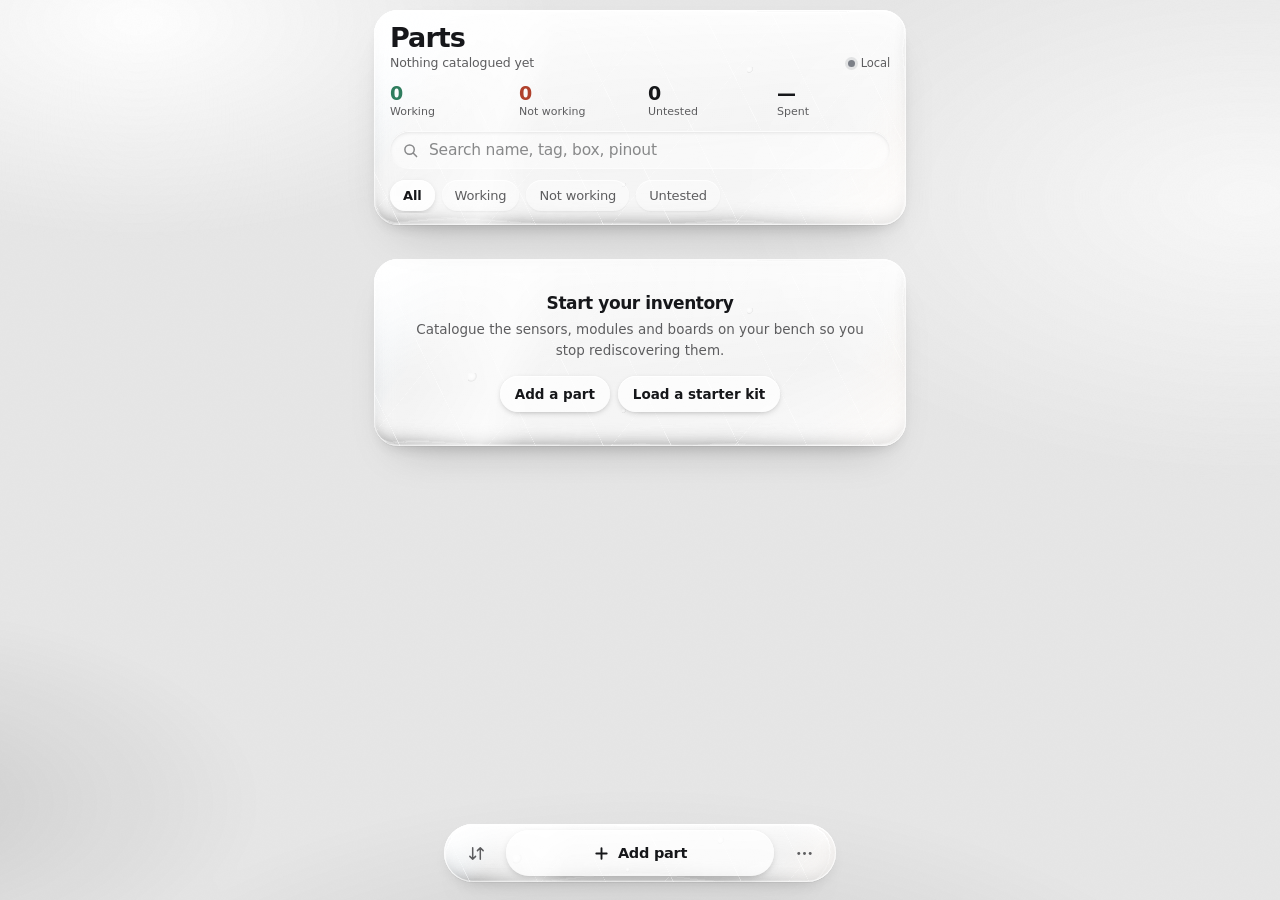
==== index.html @ d72dcb36 "initial html css java" ====
<!DOCTYPE html>
<html lang="en">
<head>
<meta charset="utf-8">
<meta name="viewport" content="width=device-width,initial-scale=1,viewport-fit=cover,maximum-scale=1,user-scalable=no">
<meta name="theme-color" content="#e6e6e6">
<title>Parts — offline inventory for Arduino modules, sensors and components</title>
<meta name="description" content="Parts is a free offline-first inventory app for Arduino, ESP32 and Raspberry Pi builders. Track every sensor, module and component, mark what works, record wiring notes, prices and who borrowed what — on any device, with or without a connection.">
<meta name="keywords" content="arduino inventory app, electronic component tracker, sensor inventory, maker parts organiser, esp32 parts list, component stock app, pwa offline inventory">
<meta name="author" content="Parts">
<meta name="robots" content="index,follow">
<link rel="canonical" href="https://bench-stock.web.app/">

<meta property="og:type" content="website">
<meta property="og:site_name" content="Parts">
<meta property="og:title" content="Parts — offline inventory for Arduino modules and sensors">
<meta property="og:description" content="Track every sensor, module and component on your bench. Works offline, installs like an app, syncs across devices with one shared password.">
<meta property="og:url" content="https://bench-stock.web.app/">
<meta property="og:image" content="https://bench-stock.web.app/icon-512.png">
<meta property="og:locale" content="en">
<meta name="twitter:card" content="summary">
<meta name="twitter:title" content="Parts — offline inventory for Arduino modules and sensors">
<meta name="twitter:description" content="Track every sensor, module and component on your bench. Offline-first, installable, syncs across devices.">
<meta name="twitter:image" content="https://bench-stock.web.app/icon-512.png">

<meta name="apple-mobile-web-app-capable" content="yes">
<meta name="mobile-web-app-capable" content="yes">
<meta name="apple-mobile-web-app-status-bar-style" content="default">
<meta name="apple-mobile-web-app-title" content="Parts">
<meta name="format-detection" content="telephone=no">

<link rel="manifest" href="manifest.json">
<link rel="icon" href="favicon-32.png" sizes="32x32">
<link rel="icon" href="icon-192.png" sizes="192x192">
<link rel="apple-touch-icon" href="apple-touch-icon.png">
<link rel="preconnect" href="https://www.gstatic.com" crossorigin>

<script type="application/ld+json">
{"@context":"https://schema.org","@type":"SoftwareApplication","name":"Parts",
"applicationCategory":"ProductivityApplication","operatingSystem":"Any (progressive web app)",
"description":"Offline-first inventory for Arduino modules, sensors and electronic components. Track condition, quantity, price, wiring notes, storage location and lending.",
"url":"https://bench-stock.web.app/","offers":{"@type":"Offer","price":"0","priceCurrency":"USD"},
"featureList":["Works fully offline","Installs as an app","Photos and pinout notes per part","Low stock warnings","Lending records","Cross-device sync with a shared password","Editable colour palette","CSV and JSON export"]}
</script>

<link rel="stylesheet" href="styles.css">
</head>
<body>

<svg class="hidden" aria-hidden="true" width="0" height="0">
  <filter id="lgWarp" x="-30%" y="-30%" width="160%" height="160%" color-interpolation-filters="sRGB">
    <feTurbulence type="fractalNoise" baseFrequency="0.006 0.011" numOctaves="2" seed="17" result="n">
      <animate attributeName="baseFrequency" dur="26s" values="0.006 0.011;0.009 0.008;0.006 0.011" repeatCount="indefinite"/>
    </feTurbulence>
    <feGaussianBlur in="n" stdDeviation="3.5" result="ns"/>
    <feDisplacementMap in="SourceGraphic" in2="ns" scale="26" xChannelSelector="R" yChannelSelector="G"/>
  </filter>
</svg>

<div class="stage" aria-hidden="true"></div>

<noscript>
  <div style="max-width:560px;margin:40px auto;padding:0 20px;font:16px/1.6 system-ui">
    <h1>Parts — offline inventory for Arduino modules, sensors and components</h1>
    <p>Parts is a free, installable inventory app for anyone with a drawer full of sensors, modules, boards and passives.
    Record what you own, mark each item as working, not working or untested, note the wiring and pinout, store a photo,
    track prices and storage locations, log who borrowed what, and get a warning when a component runs low.</p>
    <p>It works fully offline once installed, and can sync across all your devices through Firebase with a single shared password.
    JavaScript is required to run the app.</p>
  </div>
</noscript>

<div class="pull" id="pull" aria-hidden="true">
  <svg width="14" height="14" viewBox="0 0 16 16" fill="none"><path d="M8 2.5v11m0 0 4-4m-4 4-4-4" stroke="currentColor" stroke-width="1.7" stroke-linecap="round" stroke-linejoin="round"/></svg>
  <span id="pullTxt">Pull to sync</span>
</div>

<main class="app" id="appRoot">
  <div class="topbar">
    <header class="lg head"><span class="lg-edge"></span>
      <div class="head-row">
        <div>
          <h1>Parts</h1>
          <p class="sub" id="sub">Loading</p>
        </div>
        <button class="sync" id="syncBtn" aria-label="Sync status and settings">
          <span class="dot" id="syncDot"></span><span id="syncTxt">Local</span>
        </button>
      </div>

      <button class="stats" id="statsBtn" aria-label="Open inventory breakdown">
        <span class="stat ok"><b id="nOk">0</b><span>Working</span></span>
        <span class="stat bad"><b id="nBad">0</b><span>Not working</span></span>
        <span class="stat"><b id="nUnk">0</b><span>Untested</span></span>
        <span class="stat"><b id="nVal">—</b><span>Spent</span></span>
      </button>

      <div class="search">
        <svg width="15" height="15" viewBox="0 0 16 16" fill="none"><circle cx="7" cy="7" r="5" stroke="currentColor" stroke-width="1.6"/><path d="m11 11 3.5 3.5" stroke="currentColor" stroke-width="1.6" stroke-linecap="round"/></svg>
        <input id="q" type="search" placeholder="Search name, tag, box, pinout" autocomplete="off" enterkeyhint="search" aria-label="Search parts">
        <button class="clear" id="clearQ" aria-label="Clear search">
          <svg width="16" height="16" viewBox="0 0 16 16" fill="none"><circle cx="8" cy="8" r="7" fill="currentColor"/><path d="M5.5 5.5 10.5 10.5M10.5 5.5 5.5 10.5" stroke="rgb(230,230,230)" stroke-width="1.6" stroke-linecap="round"/></svg>
        </button>
      </div>

      <div class="filters" id="filters" role="group" aria-label="Filters"></div>
    </header>
  </div>

  <section class="list" id="list" aria-live="polite"></section>
</main>

<nav class="lg dock" id="dock"><span class="lg-edge"></span>
  <button class="dock-btn ghost" id="sortBtn" aria-label="Change sort order">
    <svg width="19" height="19" viewBox="0 0 20 20" fill="none"><path d="M6 4v12m0 0 3-3m-3 3-3-3M14 16V4m0 0-3 3m3-3 3 3" stroke="currentColor" stroke-width="1.6" stroke-linecap="round" stroke-linejoin="round"/></svg>
  </button>
  <button class="dock-btn primary" id="addBtn">
    <svg width="17" height="17" viewBox="0 0 18 18" fill="none"><path d="M9 3.5v11M3.5 9h11" stroke="currentColor" stroke-width="2" stroke-linecap="round"/></svg>
    Add part
  </button>
  <button class="dock-btn ghost" id="moreBtn" aria-label="Open settings">
    <svg width="19" height="19" viewBox="0 0 20 20" fill="none"><circle cx="4" cy="10" r="1.55" fill="currentColor"/><circle cx="10" cy="10" r="1.55" fill="currentColor"/><circle cx="16" cy="10" r="1.55" fill="currentColor"/></svg>
  </button>
</nav>

<div class="scrim" id="scrim"></div>

<!-- editor -->
<section class="lg sheet" id="sheet" role="dialog" aria-modal="true" aria-labelledby="sheetTitle">
  <span class="lg-edge"></span><div class="grip"></div>
  <div class="sheet-head">
    <button class="link" id="cancel">Cancel</button>
    <h2 id="sheetTitle">New part</h2>
    <button class="link go" id="save">Save</button>
  </div>
  <div class="sheet-body">
    <div class="photo-row">
      <button class="photo-box" id="photoBox" aria-label="Add a photo"></button>
      <div class="photo-tools">
        <button class="tiny" id="photoPick">Take or choose photo</button>
        <button class="tiny warn hidden" id="photoDel">Remove photo</button>
      </div>
      <input type="file" id="photoFile" accept="image/*" capture="environment" class="hidden">
    </div>

    <div class="field">
      <label for="f-name">Name</label>
      <input class="input" id="f-name" placeholder="DHT22 temperature sensor" autocomplete="off" enterkeyhint="next">
    </div>
    <div class="field">
      <label for="f-status">Condition</label>
      <div class="seg" id="f-status" role="group">
        <button type="button" data-v="working">Working</button>
        <button type="button" data-v="faulty">Not working</button>
        <button type="button" data-v="untested">Untested</button>
      </div>
    </div>
    <div class="two">
      <div class="field">
        <label for="f-type">Category</label>
        <select class="input" id="f-type"></select>
      </div>
      <div class="field">
        <label for="f-qty">Quantity</label>
        <div class="stepper">
          <button type="button" id="qtyDown" aria-label="Decrease quantity">&minus;</button>
          <input id="f-qty" type="number" inputmode="numeric" min="0" step="1" value="1" aria-label="Quantity">
          <button type="button" id="qtyUp" aria-label="Increase quantity">+</button>
        </div>
      </div>
    </div>
    <div class="two">
      <div class="field">
        <label for="f-min">Warn below <em>— optional</em></label>
        <input class="input" id="f-min" type="number" inputmode="numeric" min="0" step="1" placeholder="0">
      </div>
      <div class="field">
        <label for="f-price">Price each <em>— optional</em></label>
        <input class="input" id="f-price" type="number" inputmode="decimal" min="0" step="0.01" placeholder="0.00">
      </div>
    </div>
    <div class="two">
      <div class="field">
        <label for="f-date">Date added</label>
        <input class="input" id="f-date" type="date">
      </div>
      <div class="field">
        <label for="f-box">Stored in</label>
        <input class="input" id="f-box" placeholder="Drawer B" autocomplete="off">
      </div>
    </div>
    <div class="field">
      <label for="f-tags">Tags <em>— comma separated</em></label>
      <input class="input" id="f-tags" placeholder="i2c, 3v3, weather station" autocomplete="off">
    </div>

    <div class="hr"></div>
    <div class="two">
      <div class="field">
        <label for="f-lent">Lent to <em>— optional</em></label>
        <input class="input" id="f-lent" placeholder="Nobody" autocomplete="off">
      </div>
      <div class="field">
        <label for="f-lentqty">How many</label>
        <input class="input" id="f-lentqty" type="number" inputmode="numeric" min="0" step="1" placeholder="1">
      </div>
    </div>
    <div class="two">
      <div class="field">
        <label for="f-lenton">Lent on</label>
        <input class="input" id="f-lenton" type="date">
      </div>
      <div class="field">
        <label for="f-lentdue">Due back</label>
        <input class="input" id="f-lentdue" type="date">
      </div>
    </div>
    <div class="field">
      <label for="f-lentnote">Lending note</label>
      <input class="input" id="f-lentnote" placeholder="Took it for the robotics club demo" autocomplete="off">
    </div>
    <button class="tiny warn hidden" id="returnBtn" style="margin-bottom:12px">Mark as returned</button>

    <div class="hr"></div>
    <div class="field">
      <label for="f-url">Datasheet or product link <em>— optional</em></label>
      <input class="input" id="f-url" type="url" inputmode="url" placeholder="https://" autocomplete="off">
    </div>
    <div class="field">
      <label for="f-pins">Wiring and pinout</label>
      <textarea class="input mono" id="f-pins" placeholder="VCC &#8594; 3.3V&#10;GND &#8594; GND&#10;DATA &#8594; D4 (10k pull-up)"></textarea>
    </div>
    <div class="field">
      <label for="f-note">Notes</label>
      <textarea class="input" id="f-note" placeholder="Bought with the starter kit. One of three reads high."></textarea>
    </div>
    <button class="rowbtn hidden" id="dupBtn">Duplicate this part<span>new copy</span></button>
    <button class="danger hidden" id="deleteBtn">Delete part</button>
  </div>
</section>

<!-- bulk -->
<section class="lg sheet" id="sheetBulk" role="dialog" aria-modal="true" aria-labelledby="bulkTitle">
  <span class="lg-edge"></span><div class="grip"></div>
  <div class="sheet-head">
    <button class="link" id="cancelBulk">Cancel</button>
    <h2 id="bulkTitle">Add many</h2>
    <button class="link go" id="saveBulk">Add</button>
  </div>
  <div class="sheet-body">
    <div class="field">
      <label for="f-bulk">One part per line</label>
      <textarea class="input mono" id="f-bulk" style="height:190px" placeholder="HC-SR04 ultrasonic x4 @85 #Sensor (Drawer A)
SG90 servo x2 !working
ESP32 devkit @450
10k resistor x50 #Passive"></textarea>
    </div>
    <p class="hint" id="bulkPreview">Write a name, then add x4 for quantity, @85 for price, #Sensor for category, !working or !faulty for condition, and (Drawer A) for where it lives. Anything you leave out gets guessed.</p>
  </div>
</section>

<!-- stats -->
<section class="lg sheet" id="sheetStats" role="dialog" aria-modal="true" aria-labelledby="statsTitle">
  <span class="lg-edge"></span><div class="grip"></div>
  <div class="sheet-head">
    <button class="link" id="cancelStats">Close</button>
    <h2 id="statsTitle">Breakdown</h2>
    <span class="link" style="opacity:0;pointer-events:none">Close</span>
  </div>
  <div class="sheet-body" id="statsBody"></div>
</section>

<!-- settings -->
<section class="lg sheet" id="sheet2" role="dialog" aria-modal="true" aria-labelledby="sheet2Title">
  <span class="lg-edge"></span><div class="grip"></div>
  <div class="sheet-head">
    <button class="link" id="cancel2">Close</button>
    <h2 id="sheet2Title">Settings</h2>
    <span class="link" style="opacity:0;pointer-events:none">Close</span>
  </div>
  <div class="sheet-body">
    <button class="rowbtn" id="bulkBtn">Add many at once<span>paste a list</span></button>
    <button class="rowbtn" id="seedBtn">Load a starter kit<span>24 common parts</span></button>
    <button class="rowbtn hidden" id="installBtn">Install on this device<span>offline</span></button>

    <div class="hr"></div>
    <p class="hint" style="margin-bottom:9px"><b>Sync across devices</b><br>One password unlocks the same inventory everywhere. Anyone with it sees the same parts.</p>
    <button class="rowbtn" id="vaultBtn">Sync password<span id="vaultState">Not set</span></button>
    <button class="rowbtn" id="fbSync">Sync now<span id="fbWhen">Never</span></button>
    <button class="rowbtn" id="lockBtn">Ask for password on open<span id="lockState">Off</span></button>
    <button class="rowbtn hidden" id="signoutBtn">Leave this vault<span>keeps local copy</span></button>

    <div class="hr"></div>
    <p class="hint" style="margin-bottom:9px"><b>Palette</b><br>Pick a preset, or set every colour yourself.</p>
    <div class="swatches" id="swatches"></div>
    <div class="colors">
      <label class="colorrow">Background<input type="color" id="c-bg"></label>
      <label class="colorrow">Text<input type="color" id="c-ink"></label>
      <label class="colorrow">Working<input type="color" id="c-ok"></label>
      <label class="colorrow">Not working<input type="color" id="c-bad"></label>
      <label class="colorrow">Untested<input type="color" id="c-unk"></label>
      <label class="colorrow">Low stock<input type="color" id="c-warn"></label>
    </div>
    <button class="rowbtn" id="resetTheme">Reset palette<span>graphite</span></button>

    <div class="hr"></div>
    <p class="hint" style="margin-bottom:9px"><b>Categories</b></p>
    <div class="cats" id="catList"></div>
    <button class="rowbtn" id="addCat">Add a category<span>+</span></button>

    <div class="hr"></div>
    <div class="field">
      <label for="f-cur">Currency</label>
      <select class="input" id="f-cur"></select>
    </div>
    <button class="rowbtn" id="exportBtn">Export backup<span id="expCount">0 parts</span></button>
    <button class="rowbtn" id="csvBtn">Export spreadsheet<span>.csv</span></button>
    <button class="rowbtn" id="importBtn">Import backup<span>.json</span></button>
    <input type="file" id="importFile" accept="application/json,.json" class="hidden">

    <div class="hr"></div>
    <button class="danger" id="wipeBtn">Delete all parts</button>
    <p class="hint" style="text-align:center;margin-top:10px">Parts · offline component inventory</p>
  </div>
</section>

<!-- gate -->
<div class="gate" id="gate">
  <div class="lg gatecard"><span class="lg-edge"></span>
    <div class="lockmark">
      <svg width="22" height="22" viewBox="0 0 22 22" fill="none"><rect x="4" y="9.5" width="14" height="9.5" rx="3.2" stroke="currentColor" stroke-width="1.7"/><path d="M7.5 9.5V7a3.5 3.5 0 0 1 7 0v2.5" stroke="currentColor" stroke-width="1.7" stroke-linecap="round"/></svg>
    </div>
    <h2 id="gateTitle">Unlock your inventory</h2>
    <p id="gateMsg">Enter the password for this inventory.</p>
    <input class="input" id="gatePwd" type="password" placeholder="Password" autocomplete="current-password" enterkeyhint="go">
    <input class="input hidden" id="gatePwd2" type="password" placeholder="Repeat password" autocomplete="new-password">
    <button class="gate-go" id="gateGo">Unlock</button>
    <button class="link" id="gateSkip">Use on this device only</button>
  </div>
</div>

<div class="dlg" id="dlg">
  <div class="lg dlgcard"><span class="lg-edge"></span>
    <h3 id="dlgTitle">New category</h3>
    <input class="input" id="dlgInput" placeholder="Category name" autocomplete="off">
    <div class="dlgbtns"><button id="dlgNo">Cancel</button><button class="go" id="dlgYes">Add</button></div>
  </div>
</div>

<div class="lightbox" id="lightbox"><img id="lightboxImg" alt=""></div>

<div class="lg toast" id="toast" role="status"><span class="lg-edge"></span>
  <p id="toastMsg"></p><button id="toastAct">Undo</button>
</div>

<script src="app.js" defer></script>
</body>
</html>
---- styles.css ----
/* ============================================================
   TOKENS — every colour here is overridable at runtime
   ============================================================ */
:root{
  --bg:230,230,230;
  --ink:#16171a;
  --ok:#2f7d5e;
  --bad:#b0412c;
  --unk:#7b7f87;
  --warn:#96631f;

  --ink-2:color-mix(in srgb,var(--ink) 66%,rgb(var(--bg)));
  --ink-3:color-mix(in srgb,var(--ink) 45%,rgb(var(--bg)));

  --r-card:24px;
  --r-pill:999px;
  --r-sheet:34px;

  --ease-out:cubic-bezier(.22,1,.3,1);
  --ease-drawer:cubic-bezier(.3,.8,0,1);
  --ease-rubber:cubic-bezier(.2,1.08,.36,1);

  --safe-t:env(safe-area-inset-top,0px);
  --safe-b:env(safe-area-inset-bottom,0px);
}
@supports not (color:color-mix(in srgb,#000 50%,#fff)){
  :root{--ink-2:#5d6066;--ink-3:#8c8f96}
}

*{box-sizing:border-box;-webkit-tap-highlight-color:transparent}
html,body{height:100%}
body{
  margin:0;
  font-family:-apple-system,BlinkMacSystemFont,"SF Pro Text","Segoe UI",Inter,system-ui,sans-serif;
  color:var(--ink);background:rgb(var(--bg));
  -webkit-font-smoothing:antialiased;text-rendering:optimizeLegibility;
  overscroll-behavior-y:none;touch-action:manipulation;
  -webkit-user-select:none;user-select:none;
}
input,textarea,select,[contenteditable]{-webkit-user-select:text;user-select:text}
button,input,select,textarea{font:inherit;color:inherit}
button{border:0;background:none;padding:0;cursor:pointer}
input,textarea,select{-webkit-appearance:none;appearance:none}
img{-webkit-user-drag:none}

/* ============================================================
   STAGE
   ============================================================ */
.stage{position:fixed;inset:0;z-index:0;background:rgb(var(--bg))}
.stage::before{
  content:"";position:absolute;inset:-20%;
  background:
    radial-gradient(38% 28% at 22% 16%,rgba(255,255,255,.95),transparent 62%),
    radial-gradient(44% 34% at 84% 30%,rgba(255,255,255,.7),transparent 66%),
    radial-gradient(52% 40% at 50% 104%,rgba(0,0,0,.14),transparent 68%),
    radial-gradient(30% 22% at 8% 78%,rgba(0,0,0,.1),transparent 70%);
  filter:blur(6px);
}
.stage::after{
  content:"";position:absolute;inset:0;opacity:.3;mix-blend-mode:multiply;
  background-image:url("data:image/svg+xml,%3Csvg xmlns='http://www.w3.org/2000/svg' width='160' height='160'%3E%3Cfilter id='n'%3E%3CfeTurbulence type='fractalNoise' baseFrequency='.85' numOctaves='3'/%3E%3CfeColorMatrix type='saturate' values='0'/%3E%3C/filter%3E%3Crect width='160' height='160' filter='url(%23n)' opacity='.055'/%3E%3C/svg%3E");
}

/* ============================================================
   LIQUID GLASS
   ============================================================ */
.lg{
  position:relative;isolation:isolate;border-radius:var(--r-card);
  background:linear-gradient(177deg,rgba(255,255,255,.58) 0%,rgba(255,255,255,.26) 38%,rgba(255,255,255,.14) 62%,rgba(255,255,255,.40) 100%);
  backdrop-filter:blur(9px) saturate(1.5) brightness(1.05);
  -webkit-backdrop-filter:blur(9px) saturate(1.5) brightness(1.05);
  box-shadow:
    inset 0 1.2px .5px rgba(255,255,255,.95),
    inset 0 -1.4px 1px rgba(255,255,255,.55),
    inset 1.2px 0 1px rgba(255,255,255,.4),
    inset -1.2px 0 1px rgba(255,255,255,.4),
    inset 0 -14px 22px -18px rgba(0,0,0,.5),
    inset 0 16px 26px -20px rgba(255,255,255,.9),
    0 1px 1px rgba(0,0,0,.05),
    0 8px 18px -10px rgba(0,0,0,.22),
    0 22px 46px -26px rgba(0,0,0,.28);
}
.lg::before{
  content:"";position:absolute;inset:0;border-radius:inherit;pointer-events:none;z-index:-1;
  backdrop-filter:blur(.5px) url(#lgWarp);
  -webkit-backdrop-filter:blur(.5px);
  -webkit-mask:radial-gradient(130% 130% at 50% 0%,#000 0 42%,rgba(0,0,0,.35) 72%,rgba(0,0,0,.9) 100%);
          mask:radial-gradient(130% 130% at 50% 0%,#000 0 42%,rgba(0,0,0,.35) 72%,rgba(0,0,0,.9) 100%);
}
.lg::after{
  content:"";position:absolute;inset:0;border-radius:inherit;pointer-events:none;z-index:1;
  background-image:
    linear-gradient(142deg,rgba(255,255,255,.98) 0%,rgba(255,255,255,0) 22%,rgba(255,255,255,0) 74%,rgba(255,255,255,.72) 100%),
    linear-gradient(103deg,transparent 12%,rgba(255,255,255,.62) 26%,rgba(255,255,255,.06) 33%,transparent 46%),
    linear-gradient(120deg,rgba(150,205,255,.16),transparent 16%,transparent 84%,rgba(255,196,150,.14)),
    radial-gradient(circle at 35% 34%,rgba(255,255,255,.95),rgba(255,255,255,.28) 44%,rgba(0,0,0,.16) 62%,transparent 72%),
    radial-gradient(circle at 36% 33%,rgba(255,255,255,.9),rgba(255,255,255,.2) 46%,rgba(0,0,0,.13) 64%,transparent 74%),
    radial-gradient(circle at 38% 36%,rgba(255,255,255,.85),rgba(255,255,255,.18) 48%,rgba(0,0,0,.1) 66%,transparent 76%),
    repeating-linear-gradient(64deg,transparent 0 23px,rgba(255,255,255,.5) 23px 23.6px,transparent 23.6px 61px),
    repeating-linear-gradient(-51deg,transparent 0 37px,rgba(255,255,255,.34) 37px 37.5px,transparent 37.5px 96px);
  background-size:100% 100%,100% 100%,100% 100%,9px 9px,6px 6px,4px 4px,100% 100%,100% 100%;
  background-position:0 0,0 0,0 0,18% 64%,71% 27%,47% 82%,0 0,0 0;
  background-repeat:no-repeat,no-repeat,no-repeat,no-repeat,no-repeat,no-repeat,repeat,repeat;
  mix-blend-mode:screen;opacity:.92;
}
.lg-edge{
  position:absolute;inset:0;border-radius:inherit;pointer-events:none;z-index:2;
  border:.5px solid rgba(255,255,255,.75);
  -webkit-mask:linear-gradient(150deg,#000,rgba(0,0,0,.25) 45%,rgba(0,0,0,.65));
          mask:linear-gradient(150deg,#000,rgba(0,0,0,.25) 45%,rgba(0,0,0,.65));
}

/* ============================================================
   SHELL
   ============================================================ */
.app{position:relative;z-index:1;max-width:560px;margin:0 auto;min-height:100%;
  padding:calc(var(--safe-t) + 10px) 14px calc(var(--safe-b) + 128px);will-change:transform}
.topbar{position:sticky;top:calc(var(--safe-t) + 6px);z-index:40;padding-bottom:10px}
.head{padding:14px 16px 12px}
.head-row{display:flex;align-items:flex-end;justify-content:space-between;gap:12px;position:relative;z-index:3}
h1{margin:0;font-size:27px;line-height:1.05;letter-spacing:-.035em;font-weight:700;
  font-family:-apple-system,BlinkMacSystemFont,"SF Pro Display",system-ui,sans-serif}
.sub{margin:3px 0 0;font-size:12.5px;letter-spacing:-.01em;color:var(--ink-2)}
.sync{display:inline-flex;align-items:center;gap:6px;font-size:11.5px;color:var(--ink-2);letter-spacing:-.01em;white-space:nowrap;
  transition:transform 130ms var(--ease-out)}
.sync:active{transform:scale(.94)}
.dot{width:7px;height:7px;border-radius:50%;background:var(--unk);box-shadow:0 0 0 3px color-mix(in srgb,var(--unk) 18%,transparent)}
.dot.on{background:var(--ok);box-shadow:0 0 0 3px color-mix(in srgb,var(--ok) 18%,transparent)}
.dot.off{background:var(--ink-3)}
.dot.busy{animation:pulse 1s ease-in-out infinite}
@keyframes pulse{50%{opacity:.35}}

.stats{display:flex;gap:16px;margin-top:12px;position:relative;z-index:3;width:100%;text-align:left;
  transition:transform 140ms var(--ease-out)}
.stats:active{transform:scale(.982)}
.stat{flex:1;min-width:0}
.stat b{display:block;font-size:19px;font-weight:650;letter-spacing:-.03em;font-variant-numeric:tabular-nums}
.stat span{display:block;font-size:11px;color:var(--ink-2);margin-top:1px}
.stat.ok b{color:var(--ok)} .stat.bad b{color:var(--bad)}

.search{position:relative;z-index:3;margin-top:13px;display:flex;align-items:center;gap:9px;
  height:38px;padding:0 13px;border-radius:var(--r-pill);background:rgba(255,255,255,.42);
  box-shadow:inset 0 1px 0 rgba(255,255,255,.9),inset 0 -1px 0 rgba(255,255,255,.4),inset 0 2px 6px -4px rgba(0,0,0,.4);
  transition:background 180ms ease}
.search:focus-within{background:rgba(255,255,255,.62)}
.search input{border:0;background:none;outline:0;width:100%;font-size:15.5px;letter-spacing:-.015em}
.search input::placeholder{color:var(--ink-3)}
.search svg{flex:none;opacity:.5}
.clear{opacity:0;transform:scale(.8);pointer-events:none;transition:opacity 130ms ease,transform 150ms var(--ease-out)}
.clear.show{opacity:.45;transform:none;pointer-events:auto}

.filters{display:flex;gap:7px;overflow-x:auto;scrollbar-width:none;padding:11px 2px 2px;position:relative;z-index:3;margin:0 -2px}
.filters::-webkit-scrollbar{display:none}
.chip{flex:none;height:31px;padding:0 13px;border-radius:var(--r-pill);
  font-size:13px;font-weight:520;letter-spacing:-.012em;color:var(--ink-2);background:rgba(255,255,255,.34);
  box-shadow:inset 0 1px 0 rgba(255,255,255,.85),0 1px 2px rgba(0,0,0,.05);
  transition:transform 140ms var(--ease-out),background 160ms ease,color 160ms ease}
.chip:active{transform:scale(.94)}
.chip[aria-pressed="true"]{color:var(--ink);background:rgba(255,255,255,.82);font-weight:600;
  box-shadow:inset 0 1px 0 rgba(255,255,255,1),0 2px 6px -2px rgba(0,0,0,.25)}
.chip.alert{color:var(--warn)}

/* pull to sync */
.pull{position:fixed;top:calc(var(--safe-t) + 6px);left:50%;transform:translate(-50%,-14px) scale(.9);
  z-index:35;display:flex;align-items:center;gap:8px;height:34px;padding:0 15px;border-radius:var(--r-pill);
  font-size:12.5px;font-weight:580;letter-spacing:-.01em;color:var(--ink-2);opacity:0;pointer-events:none}
.pull.on{opacity:1}
.pull svg{transition:transform 260ms var(--ease-out)}
.pull.ready svg{transform:rotate(180deg)}
.pull.spin svg{animation:spin .8s linear infinite}
@keyframes spin{to{transform:rotate(360deg)}}

/* ============================================================
   LIST
   ============================================================ */
.list{margin-top:12px;display:flex;flex-direction:column;gap:10px}
.sec{margin:8px 4px -2px;font-size:12px;font-weight:640;color:var(--ink-2);display:flex;justify-content:space-between}
.sec b{font-weight:520;color:var(--ink-3);font-variant-numeric:tabular-nums}

.row{position:relative;border-radius:var(--r-card)}
.row-actions{position:absolute;inset:0;display:flex;justify-content:flex-end;align-items:stretch;
  gap:7px;padding:6px;border-radius:inherit;background:linear-gradient(90deg,transparent,color-mix(in srgb,var(--bad) 12%,transparent))}
.act{width:58px;border-radius:18px;display:grid;place-items:center;font-size:11px;font-weight:600;color:#fff;
  transition:transform 130ms var(--ease-out)}
.act:active{transform:scale(.94)}
.act.edit{background:linear-gradient(180deg,color-mix(in srgb,var(--ink) 55%,#fff),color-mix(in srgb,var(--ink) 70%,#fff))}
.act.copy{background:linear-gradient(180deg,color-mix(in srgb,var(--ink) 68%,#fff),color-mix(in srgb,var(--ink) 82%,#fff))}
.act.del{background:linear-gradient(180deg,var(--bad),color-mix(in srgb,var(--bad) 80%,#000))}
.act svg{display:block;margin:0 auto 3px}

.card{position:relative;padding:12px 13px;display:flex;gap:11px;align-items:flex-start;will-change:transform;touch-action:pan-y}
.card>*{position:relative;z-index:3}
.card.press{transform:scale(.985)}

.thumb{width:46px;height:46px;border-radius:15px;flex:none;object-fit:cover;background:rgba(255,255,255,.5);
  box-shadow:inset 0 0 0 .5px rgba(255,255,255,.9),0 2px 6px -3px rgba(0,0,0,.4);
  transition:transform 140ms var(--ease-out)}
.thumb:active{transform:scale(.95)}
.thumb.ph{display:grid;place-items:center;color:var(--ink-3)}

.main{flex:1;min-width:0}
.name{font-size:16px;font-weight:620;letter-spacing:-.022em;line-height:1.25;word-break:break-word}
.meta{margin-top:5px;font-size:12.5px;color:var(--ink-2);display:flex;flex-wrap:wrap;gap:5px 7px;align-items:center}
.meta em{font-style:normal;color:var(--ink-3)}
.note{margin-top:6px;font-size:12.5px;line-height:1.4;color:var(--ink-2)}
.pins{margin-top:6px;font-size:12px;line-height:1.45;color:var(--ink-2);
  font-family:ui-monospace,SFMono-Regular,Menlo,monospace;white-space:pre-wrap;
  padding:7px 9px;border-radius:12px;background:rgba(255,255,255,.4);box-shadow:inset 0 .5px 0 rgba(255,255,255,.9)}
.tag{display:inline-flex;align-items:center;gap:5px;height:20px;padding:0 8px;border-radius:var(--r-pill);
  font-size:11px;font-weight:560;color:var(--ink-2);background:rgba(255,255,255,.55);
  box-shadow:inset 0 .5px 0 rgba(255,255,255,.9),0 1px 1.5px rgba(0,0,0,.07)}
.tag.qty{font-variant-numeric:tabular-nums}
.tag.low{color:var(--warn);background:color-mix(in srgb,var(--warn) 13%,rgba(255,255,255,.5))}
.tag.lent{color:var(--ink);background:color-mix(in srgb,var(--ink) 9%,rgba(255,255,255,.55))}
.tag.link{color:var(--ink);transition:transform 130ms var(--ease-out)}
.tag.link:active{transform:scale(.95)}

.right{display:flex;flex-direction:column;align-items:flex-end;gap:7px;flex:none}
.status{height:29px;padding:0 12px;border-radius:var(--r-pill);display:inline-flex;align-items:center;gap:7px;
  font-size:12.5px;font-weight:600;letter-spacing:-.015em;background:rgba(255,255,255,.6);
  box-shadow:inset 0 1px 0 rgba(255,255,255,.95),0 2px 5px -2px rgba(0,0,0,.2);
  transition:transform 140ms var(--ease-out),color 160ms ease}
.status:active{transform:scale(.96)}
.status i{width:7px;height:7px;border-radius:50%;flex:none;transition:background 160ms ease,box-shadow 160ms ease}
.status.working{color:var(--ok)} .status.working i{background:var(--ok);box-shadow:0 0 0 3px color-mix(in srgb,var(--ok) 16%,transparent)}
.status.faulty{color:var(--bad)} .status.faulty i{background:var(--bad);box-shadow:0 0 0 3px color-mix(in srgb,var(--bad) 16%,transparent)}
.status.untested{color:var(--unk)} .status.untested i{background:var(--unk);box-shadow:0 0 0 3px color-mix(in srgb,var(--unk) 16%,transparent)}
.price{font-size:12.5px;color:var(--ink-2);font-variant-numeric:tabular-nums}

.row{opacity:0;transform:translateY(6px) scale(.99);animation:enter 260ms var(--ease-out) forwards}
@keyframes enter{to{opacity:1;transform:none}}

.empty{padding:34px 26px;text-align:center;margin-top:12px}
.empty h2{margin:0 0 6px;font-size:17px;font-weight:620;letter-spacing:-.025em;position:relative;z-index:3}
.empty p{margin:0 0 16px;font-size:13.5px;line-height:1.5;color:var(--ink-2);position:relative;z-index:3}
.empty .mini{position:relative;z-index:3;display:inline-flex;gap:8px;flex-wrap:wrap;justify-content:center}
.mini button{height:36px;padding:0 15px;border-radius:var(--r-pill);font-size:13.5px;font-weight:600;
  background:rgba(255,255,255,.7);box-shadow:inset 0 1px 0 #fff,0 2px 7px -3px rgba(0,0,0,.4);
  transition:transform 130ms var(--ease-out)}
.mini button:active{transform:scale(.95)}

/* ============================================================
   DOCK
   ============================================================ */
.dock{position:fixed;left:50%;bottom:calc(var(--safe-b) + 18px);transform:translateX(-50%);
  z-index:50;display:flex;align-items:center;gap:4px;padding:6px;border-radius:var(--r-pill);
  width:min(calc(100% - 28px),392px)}
.dock .lg-edge{border-radius:var(--r-pill)}
.dock-btn{position:relative;z-index:3;flex:1;height:46px;border-radius:var(--r-pill);
  display:flex;align-items:center;justify-content:center;gap:8px;
  font-size:14.5px;font-weight:600;letter-spacing:-.018em;color:var(--ink);
  transition:transform 130ms var(--ease-out),background 160ms ease}
.dock-btn:active{transform:scale(.955)}
.dock-btn.primary{background:rgba(255,255,255,.72);box-shadow:inset 0 1px 0 rgba(255,255,255,1),0 3px 10px -4px rgba(0,0,0,.35)}
.dock-btn.ghost{flex:0 0 52px;color:var(--ink-2)}

/* ============================================================
   SHEETS
   ============================================================ */
.scrim{position:fixed;inset:0;z-index:60;background:color-mix(in srgb,var(--ink) 26%,transparent);
  backdrop-filter:blur(2px);-webkit-backdrop-filter:blur(2px);
  opacity:0;pointer-events:none;transition:opacity 220ms var(--ease-drawer)}
.scrim.open{opacity:1;pointer-events:auto}
.sheet{position:fixed;left:50%;bottom:0;z-index:70;width:min(100%,560px);
  border-radius:var(--r-sheet) var(--r-sheet) 0 0;transform:translate(-50%,100%);will-change:transform;
  max-height:min(92vh,880px);display:flex;flex-direction:column;padding-bottom:calc(var(--safe-b) + 14px)}
.sheet.open{transform:translate(-50%,0)}
.sheet.anim{transition:transform 330ms var(--ease-drawer)}
.grip{width:38px;height:5px;border-radius:99px;background:color-mix(in srgb,var(--ink) 20%,transparent);margin:9px auto 2px;position:relative;z-index:3;flex:none}
.sheet-head{display:flex;align-items:center;justify-content:space-between;gap:10px;padding:6px 18px 10px;position:relative;z-index:3;flex:none}
.sheet-head h2{margin:0;font-size:18px;font-weight:660;letter-spacing:-.028em;white-space:nowrap}
.link{font-size:15px;font-weight:560;color:var(--ink-2);padding:6px 2px;white-space:nowrap;
  transition:transform 130ms var(--ease-out),opacity 130ms ease}
.link:active{transform:scale(.94);opacity:.6}
.link.go{color:var(--ink);font-weight:640}
.sheet-body{overflow-y:auto;-webkit-overflow-scrolling:touch;padding:2px 18px 6px;position:relative;z-index:3;overscroll-behavior:contain}

.field{margin-bottom:11px}
.field label{display:block;font-size:12px;font-weight:560;color:var(--ink-2);margin:0 0 5px 3px}
.field label em{font-style:normal;color:var(--ink-3)}
.input,textarea.input,select.input{width:100%;height:46px;padding:0 14px;border:0;outline:0;border-radius:15px;
  font-size:16px;letter-spacing:-.018em;color:var(--ink);background:rgba(255,255,255,.5);
  box-shadow:inset 0 1px 0 rgba(255,255,255,.95),inset 0 2px 7px -5px rgba(0,0,0,.55);
  transition:background 160ms ease,box-shadow 160ms ease}
.input:focus{background:rgba(255,255,255,.75);box-shadow:inset 0 0 0 1.5px color-mix(in srgb,var(--ink) 16%,transparent)}
textarea.input{height:78px;padding:13px 14px;line-height:1.4;resize:none}
textarea.mono,.input.mono{font-family:ui-monospace,SFMono-Regular,Menlo,monospace;font-size:13px}
select.input{background-image:url("data:image/svg+xml,%3Csvg xmlns='http://www.w3.org/2000/svg' width='12' height='8' viewBox='0 0 12 8'%3E%3Cpath d='M1 1.5 6 6.5l5-5' fill='none' stroke='%23888' stroke-width='1.6' stroke-linecap='round' stroke-linejoin='round'/%3E%3C/svg%3E");
  background-repeat:no-repeat;background-position:right 14px center;padding-right:36px}
.two{display:flex;gap:10px}
.two>*{flex:1;min-width:0}

.seg{display:flex;gap:5px;padding:5px;border-radius:var(--r-pill);background:rgba(255,255,255,.34);
  box-shadow:inset 0 1px 0 rgba(255,255,255,.85),inset 0 2px 6px -5px rgba(0,0,0,.5)}
.seg button{flex:1;height:36px;border-radius:var(--r-pill);font-size:13.5px;font-weight:580;color:var(--ink-2);
  transition:transform 140ms var(--ease-out),background 160ms ease,color 160ms ease}
.seg button:active{transform:scale(.95)}
.seg button[aria-pressed="true"]{background:rgba(255,255,255,.9);color:var(--ink);box-shadow:0 2px 6px -2px rgba(0,0,0,.3),inset 0 1px 0 #fff}
.seg button[aria-pressed="true"][data-v="working"]{color:var(--ok)}
.seg button[aria-pressed="true"][data-v="faulty"]{color:var(--bad)}

.stepper{display:flex;align-items:center;height:46px;border-radius:15px;overflow:hidden;background:rgba(255,255,255,.5);
  box-shadow:inset 0 1px 0 rgba(255,255,255,.95),inset 0 2px 7px -5px rgba(0,0,0,.55)}
.stepper button{width:44px;height:100%;font-size:20px;color:var(--ink-2);transition:transform 120ms var(--ease-out),background 140ms ease}
.stepper button:active{transform:scale(.88);background:rgba(255,255,255,.5)}
.stepper input{flex:1;min-width:0;text-align:center;border:0;background:none;outline:0;font-size:16px;font-variant-numeric:tabular-nums}

.photo-row{display:flex;gap:10px;align-items:center;margin:2px 0 14px}
.photo-box{width:76px;height:76px;border-radius:21px;flex:none;background:rgba(255,255,255,.45);
  display:grid;place-items:center;color:var(--ink-3);
  box-shadow:inset 0 0 0 .5px rgba(255,255,255,.9),0 2px 8px -4px rgba(0,0,0,.3);
  transition:transform 140ms var(--ease-out)}
.photo-box:active{transform:scale(.95)}
.photo-tools{display:flex;flex-direction:column;gap:7px;min-width:0}
.tiny{height:33px;padding:0 13px;border-radius:var(--r-pill);font-size:13px;font-weight:580;color:var(--ink-2);
  background:rgba(255,255,255,.5);box-shadow:inset 0 1px 0 rgba(255,255,255,.9),0 1px 3px rgba(0,0,0,.08);
  transition:transform 130ms var(--ease-out),background 160ms ease;align-self:flex-start}
.tiny:active{transform:scale(.94)}
.tiny.warn{color:var(--bad)}

.danger{width:100%;height:46px;border-radius:15px;margin:6px 0 4px;font-size:15px;font-weight:600;color:var(--bad);
  background:color-mix(in srgb,var(--bad) 10%,rgba(255,255,255,.35));box-shadow:inset 0 1px 0 rgba(255,255,255,.7);
  transition:transform 140ms var(--ease-out),background 160ms ease}
.danger:active{transform:scale(.975)}
.rowbtn{width:100%;min-height:48px;border-radius:15px;display:flex;align-items:center;justify-content:space-between;gap:10px;padding:0 14px;
  font-size:15px;font-weight:540;margin-bottom:8px;text-align:left;
  background:rgba(255,255,255,.44);box-shadow:inset 0 1px 0 rgba(255,255,255,.9),0 1px 3px rgba(0,0,0,.07);
  transition:transform 140ms var(--ease-out),background 160ms ease}
.rowbtn:active{transform:scale(.978);background:rgba(255,255,255,.66)}
.rowbtn span{color:var(--ink-3);font-size:13px;font-variant-numeric:tabular-nums;white-space:nowrap}
.hint{font-size:12.5px;line-height:1.5;color:var(--ink-2);margin:2px 3px 14px}
.hr{height:1px;background:color-mix(in srgb,var(--ink) 9%,transparent);margin:16px 2px 15px}

/* palette */
.swatches{display:flex;gap:8px;overflow-x:auto;scrollbar-width:none;padding:2px 2px 10px;margin:0 -2px}
.swatches::-webkit-scrollbar{display:none}
.sw{flex:none;width:52px;height:52px;border-radius:17px;position:relative;
  box-shadow:inset 0 0 0 .5px rgba(255,255,255,.85),0 2px 7px -3px rgba(0,0,0,.35);
  transition:transform 140ms var(--ease-out)}
.sw:active{transform:scale(.95)}
.sw::after{content:"";position:absolute;inset:-4px;border-radius:21px;border:2px solid var(--ink);
  opacity:0;transform:scale(.9);transition:opacity 160ms ease-out,transform 220ms var(--ease-out)}
.sw[aria-pressed="true"]::after{opacity:1;transform:scale(1)}
.sw i{position:absolute;right:7px;bottom:7px;width:11px;height:11px;border-radius:50%;box-shadow:0 0 0 1.5px rgba(255,255,255,.7)}
.colors{display:flex;flex-direction:column;gap:9px;margin-bottom:12px}
.colorrow{display:flex;align-items:center;justify-content:space-between;gap:12px;height:44px;padding:0 6px 0 14px;border-radius:15px;
  background:rgba(255,255,255,.4);box-shadow:inset 0 1px 0 rgba(255,255,255,.9);font-size:14.5px;font-weight:540}
.colorrow input[type=color]{width:52px;height:32px;border:0;border-radius:11px;background:none;padding:0;cursor:pointer}
.colorrow input[type=color]::-webkit-color-swatch{border:none;border-radius:11px;box-shadow:inset 0 0 0 1px rgba(0,0,0,.12)}
.colorrow input[type=color]::-moz-color-swatch{border:none;border-radius:11px}

.cats{display:flex;flex-wrap:wrap;gap:7px;margin-bottom:12px}
.cat{display:inline-flex;align-items:center;gap:7px;height:32px;padding:0 6px 0 12px;border-radius:var(--r-pill);
  font-size:13px;font-weight:540;background:rgba(255,255,255,.5);box-shadow:inset 0 1px 0 rgba(255,255,255,.9)}
.cat button{width:20px;height:20px;border-radius:50%;display:grid;place-items:center;color:var(--ink-3);
  background:color-mix(in srgb,var(--ink) 8%,transparent);font-size:14px;line-height:1;transition:transform 130ms var(--ease-out)}
.cat button:active{transform:scale(.85)}

/* stats */
.bignum{display:flex;gap:12px;margin-bottom:14px}
.bignum div{flex:1;padding:12px;border-radius:17px;background:rgba(255,255,255,.44);box-shadow:inset 0 1px 0 rgba(255,255,255,.9)}
.bignum b{display:block;font-size:21px;font-weight:660;letter-spacing:-.03em;font-variant-numeric:tabular-nums}
.bignum span{font-size:11.5px;color:var(--ink-2)}
.bars{display:flex;flex-direction:column;gap:9px;margin-bottom:6px}
.barrow{display:grid;grid-template-columns:86px 1fr 34px;align-items:center;gap:10px;font-size:12.5px}
.barrow em{font-style:normal;color:var(--ink-2);overflow:hidden;text-overflow:ellipsis;white-space:nowrap}
.bartrack{height:9px;border-radius:99px;background:rgba(255,255,255,.45);overflow:hidden;box-shadow:inset 0 1px 2px rgba(0,0,0,.14)}
.barfill{height:100%;border-radius:99px;background:linear-gradient(90deg,color-mix(in srgb,var(--ink) 55%,#fff),var(--ink));
  transform-origin:left;animation:grow 420ms var(--ease-out) both}
@keyframes grow{from{transform:scaleX(0)}}
.barrow b{text-align:right;font-weight:560;font-variant-numeric:tabular-nums;color:var(--ink-2)}

/* gate + dialog */
.gate{position:fixed;inset:0;z-index:95;display:grid;place-items:center;padding:22px;
  background:rgb(var(--bg));opacity:0;pointer-events:none;transition:opacity 260ms ease}
.gate.on{opacity:1;pointer-events:auto}
.gatecard{width:min(100%,380px);padding:26px 22px 20px;text-align:center;border-radius:30px}
.gatecard>*{position:relative;z-index:3}
.gatecard h2{margin:14px 0 6px;font-size:20px;font-weight:660;letter-spacing:-.03em}
.gatecard p{margin:0 0 18px;font-size:13.5px;line-height:1.5;color:var(--ink-2)}
.gatecard .input{text-align:center;margin-bottom:9px}
.gate-go{width:100%;height:48px;border-radius:16px;font-size:15.5px;font-weight:640;color:var(--ink);
  background:rgba(255,255,255,.75);box-shadow:inset 0 1px 0 #fff,0 4px 12px -5px rgba(0,0,0,.4);
  transition:transform 140ms var(--ease-out)}
.gate-go:active{transform:scale(.97)}
.gate .link{display:block;margin:14px auto 0}
.lockmark{width:52px;height:52px;margin:0 auto;border-radius:19px;display:grid;place-items:center;
  background:rgba(255,255,255,.55);box-shadow:inset 0 1px 0 #fff,0 3px 10px -5px rgba(0,0,0,.4)}

.dlg{position:fixed;inset:0;z-index:92;display:grid;place-items:center;padding:24px;
  background:color-mix(in srgb,var(--ink) 25%,transparent);backdrop-filter:blur(3px);
  opacity:0;pointer-events:none;transition:opacity 200ms ease}
.dlg.on{opacity:1;pointer-events:auto}
.dlgcard{width:min(100%,340px);padding:20px;border-radius:26px;transform:scale(.95);transition:transform 300ms var(--ease-rubber)}
.dlg.on .dlgcard{transform:scale(1)}
.dlgcard>*{position:relative;z-index:3}
.dlgcard h3{margin:0 0 12px;font-size:16px;font-weight:640;letter-spacing:-.025em}
.dlgbtns{display:flex;gap:8px;margin-top:12px}
.dlgbtns button{flex:1;height:42px;border-radius:14px;font-size:14.5px;font-weight:600;
  background:rgba(255,255,255,.5);box-shadow:inset 0 1px 0 rgba(255,255,255,.9);transition:transform 130ms var(--ease-out)}
.dlgbtns button:active{transform:scale(.96)}
.dlgbtns button.go{background:rgba(255,255,255,.85)}

.lightbox{position:fixed;inset:0;z-index:90;display:grid;place-items:center;padding:20px;
  background:color-mix(in srgb,var(--ink) 55%,transparent);backdrop-filter:blur(16px);-webkit-backdrop-filter:blur(16px);
  opacity:0;pointer-events:none;transition:opacity 200ms ease}
.lightbox.on{opacity:1;pointer-events:auto}
.lightbox img{max-width:100%;max-height:80vh;border-radius:26px;box-shadow:0 30px 70px -24px rgba(0,0,0,.6);
  transform:scale(.95);transition:transform 300ms var(--ease-rubber)}
.lightbox.on img{transform:scale(1)}

.toast{position:fixed;left:50%;bottom:calc(var(--safe-b) + 84px);z-index:80;width:min(calc(100% - 34px),372px);
  display:flex;align-items:center;justify-content:space-between;gap:12px;padding:12px 8px 12px 16px;border-radius:19px;
  transform:translate(-50%,calc(100% + 28px)) scale(.96);opacity:0;pointer-events:none;
  transition:transform 320ms var(--ease-rubber),opacity 200ms ease-out}
.toast.show{transform:translate(-50%,0) scale(1);opacity:1;pointer-events:auto}
.toast.out{transition:transform 180ms var(--ease-out),opacity 140ms ease-out}
.toast p{margin:0;font-size:13.5px;font-weight:540;position:relative;z-index:3}
.toast button{position:relative;z-index:3;height:32px;padding:0 13px;border-radius:var(--r-pill);
  font-size:13.5px;font-weight:640;background:rgba(255,255,255,.72);
  box-shadow:inset 0 1px 0 #fff,0 2px 6px -3px rgba(0,0,0,.4);transition:transform 130ms var(--ease-out)}
.toast button:active{transform:scale(.94)}

.hidden{display:none!important}
.sr{position:absolute;width:1px;height:1px;overflow:hidden;clip:rect(0 0 0 0);white-space:nowrap}
:focus-visible{outline:2px solid color-mix(in srgb,var(--ink) 55%,transparent);outline-offset:2px}
@media (hover:hover) and (pointer:fine){
  .chip:hover,.dock-btn:hover,.rowbtn:hover,.tiny:hover{background:rgba(255,255,255,.6)}
}
@media (prefers-reduced-motion:reduce){
  *{animation-duration:.01ms!important;animation-iteration-count:1!important}
  .row{transform:none!important;animation:fade-only 180ms ease both}
  .card.press,.chip:active,.dock-btn:active,.sw:active,.status:active,.thumb:active,
  .tag.link:active,.mini button:active,.tiny:active,.rowbtn:active,
  .gate-go:active,.dlgbtns button:active,.toast button:active,.link:active{transform:none!important}
}
@keyframes fade-only{from{opacity:0}to{opacity:1}}
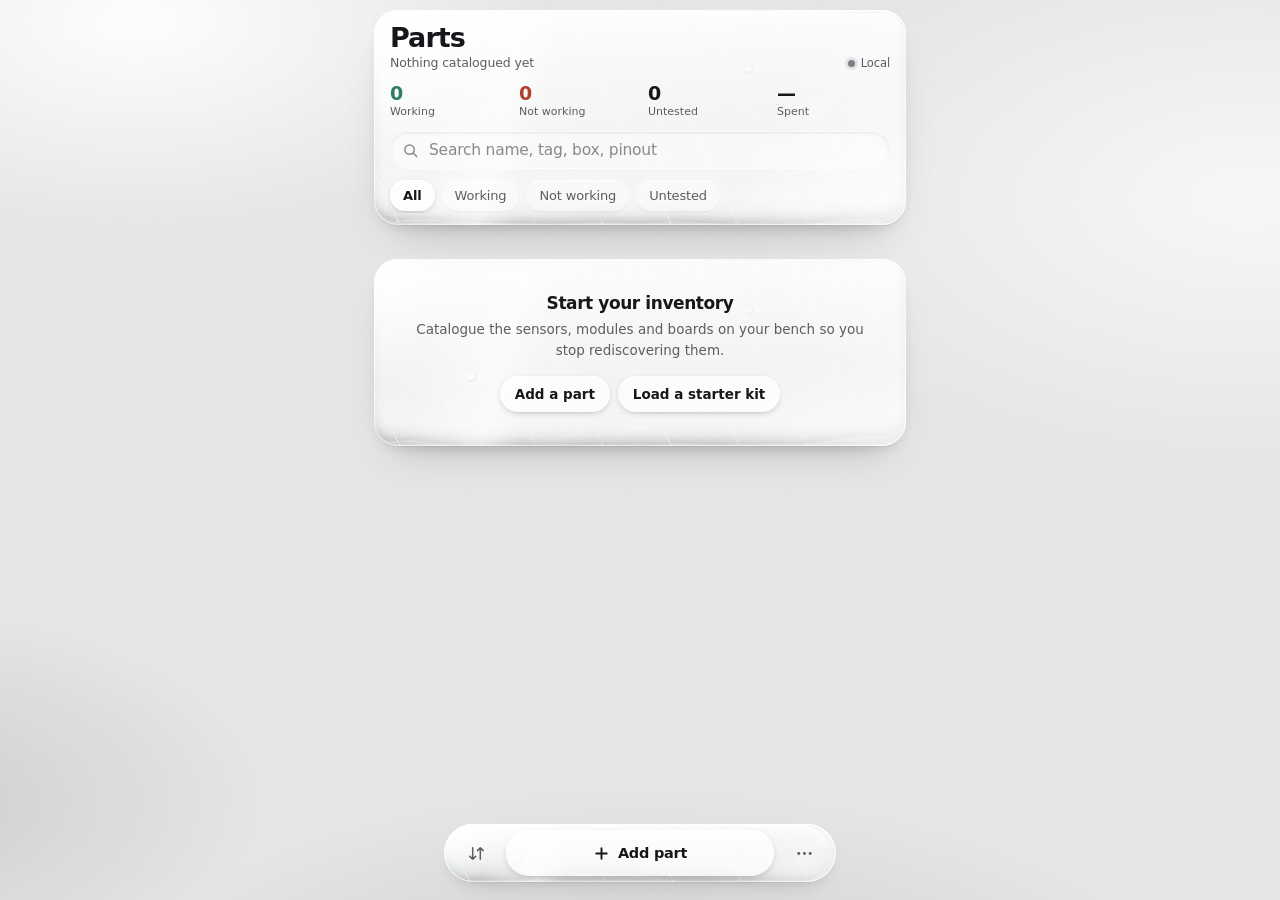
==== commit e6b481eb: "add favicon,sw" ====
--- a/index.html
+++ b/index.html
@@ -49,9 +49,7 @@
 
 <svg class="hidden" aria-hidden="true" width="0" height="0">
   <filter id="lgWarp" x="-30%" y="-30%" width="160%" height="160%" color-interpolation-filters="sRGB">
-    <feTurbulence type="fractalNoise" baseFrequency="0.006 0.011" numOctaves="2" seed="17" result="n">
-      <animate attributeName="baseFrequency" dur="26s" values="0.006 0.011;0.009 0.008;0.006 0.011" repeatCount="indefinite"/>
-    </feTurbulence>
+    <feTurbulence type="fractalNoise" baseFrequency="0.007 0.010" numOctaves="2" seed="17" result="n"/>
     <feGaussianBlur in="n" stdDeviation="3.5" result="ns"/>
     <feDisplacementMap in="SourceGraphic" in2="ns" scale="26" xChannelSelector="R" yChannelSelector="G"/>
   </filter>
--- a/styles.css
+++ b/styles.css
@@ -67,8 +67,8 @@
 .lg{
   position:relative;isolation:isolate;border-radius:var(--r-card);
   background:linear-gradient(177deg,rgba(255,255,255,.58) 0%,rgba(255,255,255,.26) 38%,rgba(255,255,255,.14) 62%,rgba(255,255,255,.40) 100%);
-  backdrop-filter:blur(9px) saturate(1.5) brightness(1.05);
-  -webkit-backdrop-filter:blur(9px) saturate(1.5) brightness(1.05);
+  backdrop-filter:blur(7px) saturate(1.4) brightness(1.05);
+  -webkit-backdrop-filter:blur(7px) saturate(1.4) brightness(1.05);
   box-shadow:
     inset 0 1.2px .5px rgba(255,255,255,.95),
     inset 0 -1.4px 1px rgba(255,255,255,.55),
@@ -108,6 +108,25 @@
   border:.5px solid rgba(255,255,255,.75);
   -webkit-mask:linear-gradient(150deg,#000,rgba(0,0,0,.25) 45%,rgba(0,0,0,.65));
           mask:linear-gradient(150deg,#000,rgba(0,0,0,.25) 45%,rgba(0,0,0,.65));
+}
+
+/* ============================================================
+   LIGHT GLASS — repeated list cards get this instead of .lg.
+   Same read at a glance, none of the per-element cost: no SVG
+   displacement filter, no blended multi-layer texture, a single
+   backdrop-filter pass and a short box-shadow stack. This is what
+   actually keeps scrolling smooth once a list has real length.
+   ============================================================ */
+.lgc{
+  position:relative;isolation:isolate;border-radius:var(--r-card);
+  background:linear-gradient(177deg,rgba(255,255,255,.52) 0%,rgba(255,255,255,.24) 45%,rgba(255,255,255,.34) 100%);
+  backdrop-filter:blur(7px) saturate(1.35);
+  -webkit-backdrop-filter:blur(7px) saturate(1.35);
+  box-shadow:
+    inset 0 1px .5px rgba(255,255,255,.9),
+    inset 0 -1px 1px rgba(255,255,255,.4),
+    0 1px 2px rgba(0,0,0,.05),
+    0 6px 14px -10px rgba(0,0,0,.24);
 }
 
 /* ============================================================
@@ -177,7 +196,8 @@
 .sec{margin:8px 4px -2px;font-size:12px;font-weight:640;color:var(--ink-2);display:flex;justify-content:space-between}
 .sec b{font-weight:520;color:var(--ink-3);font-variant-numeric:tabular-nums}
 
-.row{position:relative;border-radius:var(--r-card)}
+.row{position:relative;border-radius:var(--r-card);
+  content-visibility:auto;contain-intrinsic-size:auto 104px}
 .row-actions{position:absolute;inset:0;display:flex;justify-content:flex-end;align-items:stretch;
   gap:7px;padding:6px;border-radius:inherit;background:linear-gradient(90deg,transparent,color-mix(in srgb,var(--bad) 12%,transparent))}
 .act{width:58px;border-radius:18px;display:grid;place-items:center;font-size:11px;font-weight:600;color:#fff;
@@ -188,7 +208,8 @@
 .act.del{background:linear-gradient(180deg,var(--bad),color-mix(in srgb,var(--bad) 80%,#000))}
 .act svg{display:block;margin:0 auto 3px}
 
-.card{position:relative;padding:12px 13px;display:flex;gap:11px;align-items:flex-start;will-change:transform;touch-action:pan-y}
+.card{position:relative;padding:12px 13px;display:flex;gap:11px;align-items:flex-start;touch-action:pan-y}
+.card.dragging{will-change:transform}
 .card>*{position:relative;z-index:3}
 .card.press{transform:scale(.985)}
 
